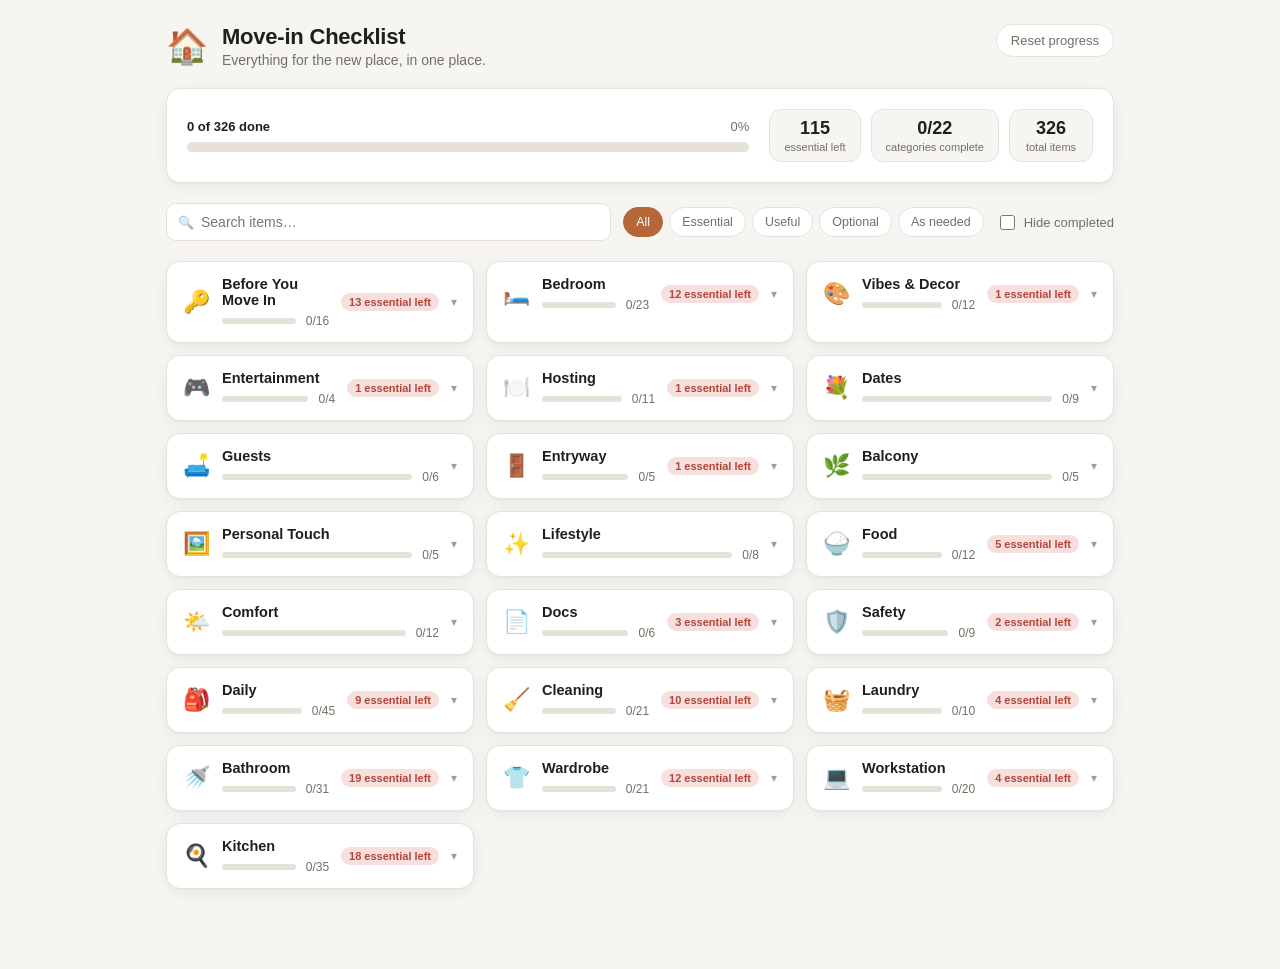
==== index.html @ de919c79 "Add move-in checklist web app Converts the move-in checklist spreadsheet into a browsable static sit" ====
<!DOCTYPE html>
<html lang="en">
<head>
<meta charset="UTF-8" />
<meta name="viewport" content="width=device-width, initial-scale=1.0" />
<title>Move-in Checklist</title>
<link rel="icon" href="data:image/svg+xml,<svg xmlns=%22http://www.w3.org/2000/svg%22 viewBox=%220 0 100 100%22><text y=%22.9em%22 font-size=%2290%22>🏠</text></svg>" />
<link rel="stylesheet" href="css/styles.css" />
</head>
<body>
<div class="app">

  <header class="topbar">
    <div class="topbar-title">
      <span class="topbar-icon">🏠</span>
      <div>
        <h1>Move-in Checklist</h1>
        <p class="subtitle">Everything for the new place, in one place.</p>
      </div>
    </div>
    <button id="resetBtn" class="btn btn-ghost" title="Clear all progress">Reset progress</button>
  </header>

  <section class="summary" id="summary">
    <div class="summary-progress">
      <div class="summary-progress-top">
        <span id="summaryLabel">0 of 0 done</span>
        <span id="summaryPercent">0%</span>
      </div>
      <div class="progress-bar large">
        <div class="progress-bar-fill" id="summaryFill"></div>
      </div>
    </div>
    <div class="summary-stats">
      <div class="stat-pill">
        <span class="stat-value" id="statEssentialLeft">0</span>
        <span class="stat-label">essential left</span>
      </div>
      <div class="stat-pill">
        <span class="stat-value" id="statCategoriesDone">0</span>
        <span class="stat-label">categories complete</span>
      </div>
      <div class="stat-pill">
        <span class="stat-value" id="statTotalItems">0</span>
        <span class="stat-label">total items</span>
      </div>
    </div>
  </section>

  <section class="controls">
    <div class="search-wrap">
      <span class="search-icon">🔍</span>
      <input type="search" id="searchInput" placeholder="Search items…" autocomplete="off" />
    </div>
    <div class="chip-row" id="priorityChips">
      <button class="chip active" data-priority="all">All</button>
      <button class="chip" data-priority="Essential">Essential</button>
      <button class="chip" data-priority="Useful">Useful</button>
      <button class="chip" data-priority="Optional">Optional</button>
      <button class="chip" data-priority="As needed">As needed</button>
    </div>
    <label class="toggle">
      <input type="checkbox" id="hideCompletedToggle" />
      <span>Hide completed</span>
    </label>
  </section>

  <main id="categoryGrid" class="category-grid"></main>

  <p class="empty-state" id="emptyState" hidden>No items match your search.</p>

</div>

<template id="categoryCardTemplate">
  <article class="card" data-category-id="">
    <button class="card-header" type="button">
      <span class="card-icon"></span>
      <div class="card-header-text">
        <h2 class="card-title"></h2>
        <div class="card-progress-row">
          <div class="progress-bar small"><div class="progress-bar-fill"></div></div>
          <span class="card-count"></span>
        </div>
      </div>
      <span class="badge-essential" hidden></span>
      <span class="chevron">▾</span>
    </button>
    <ul class="item-list" hidden></ul>
  </article>
</template>

<template id="itemRowTemplate">
  <li class="item-row">
    <label class="item-label">
      <input type="checkbox" class="item-checkbox" />
      <span class="item-text">
        <span class="item-name"></span>
        <span class="item-notes"></span>
      </span>
    </label>
    <span class="item-qty"></span>
    <span class="item-priority"></span>
  </li>
</template>

<script src="js/app.js"></script>
</body>
</html>
---- css/styles.css ----
:root {
  --bg: #f6f5f2;
  --surface: #ffffff;
  --surface-hover: #fbfaf8;
  --border: #e6e2da;
  --text: #211f1a;
  --text-muted: #746f64;
  --text-faint: #a29c8f;
  --accent: #b5673a;
  --accent-soft: #f1e2d5;
  --success: #4d7c5f;
  --success-soft: #e2ede4;
  --essential: #b5453a;
  --essential-soft: #f6dfdc;
  --useful: #b5893a;
  --useful-soft: #f5ecd8;
  --optional: #5b7a9c;
  --optional-soft: #dfe8f0;
  --asneeded: #7a6f9c;
  --asneeded-soft: #e6e1f0;
  --radius: 14px;
  --shadow: 0 1px 2px rgba(33, 31, 26, 0.04), 0 4px 16px rgba(33, 31, 26, 0.06);
}

@media (prefers-color-scheme: dark) {
  :root:not([data-theme="light"]) {
    --bg: #171613;
    --surface: #211f1b;
    --surface-hover: #27251f;
    --border: #35322a;
    --text: #efece5;
    --text-muted: #a89f8f;
    --text-faint: #756c5e;
    --accent: #e0946a;
    --accent-soft: #3a2a1f;
    --success: #86b99a;
    --success-soft: #22322a;
    --essential: #e08b7f;
    --essential-soft: #3a2320;
    --useful: #e0bb7f;
    --useful-soft: #382f1f;
    --optional: #8fb1d4;
    --optional-soft: #1f2c38;
    --asneeded: #b3a3d4;
    --asneeded-soft: #29233a;
    --shadow: 0 1px 2px rgba(0, 0, 0, 0.2), 0 4px 20px rgba(0, 0, 0, 0.35);
  }
}

:root[data-theme="dark"] {
  --bg: #171613;
  --surface: #211f1b;
  --surface-hover: #27251f;
  --border: #35322a;
  --text: #efece5;
  --text-muted: #a89f8f;
  --text-faint: #756c5e;
  --accent: #e0946a;
  --accent-soft: #3a2a1f;
  --success: #86b99a;
  --success-soft: #22322a;
  --essential: #e08b7f;
  --essential-soft: #3a2320;
  --useful: #e0bb7f;
  --useful-soft: #382f1f;
  --optional: #8fb1d4;
  --optional-soft: #1f2c38;
  --asneeded: #b3a3d4;
  --asneeded-soft: #29233a;
  --shadow: 0 1px 2px rgba(0, 0, 0, 0.2), 0 4px 20px rgba(0, 0, 0, 0.35);
}

* { box-sizing: border-box; }

body {
  margin: 0;
  background: var(--bg);
  color: var(--text);
  font-family: -apple-system, BlinkMacSystemFont, "Segoe UI", Inter, Roboto, Helvetica, Arial, sans-serif;
  -webkit-font-smoothing: antialiased;
}

.app {
  max-width: 980px;
  margin: 0 auto;
  padding: 24px 16px 80px;
}

/* Header */
.topbar {
  display: flex;
  align-items: flex-start;
  justify-content: space-between;
  gap: 16px;
  margin-bottom: 20px;
}
.topbar-title {
  display: flex;
  align-items: center;
  gap: 14px;
}
.topbar-icon { font-size: 34px; line-height: 1; }
.topbar h1 { font-size: 22px; margin: 0; font-weight: 700; letter-spacing: -0.01em; }
.subtitle { margin: 2px 0 0; color: var(--text-muted); font-size: 14px; }

.btn {
  border: 1px solid var(--border);
  background: var(--surface);
  color: var(--text-muted);
  padding: 8px 14px;
  border-radius: 999px;
  font-size: 13px;
  cursor: pointer;
  white-space: nowrap;
  transition: background 0.15s, color 0.15s, border-color 0.15s;
}
.btn:hover { background: var(--surface-hover); color: var(--text); border-color: var(--text-faint); }
.btn-ghost {}

/* Summary */
.summary {
  background: var(--surface);
  border: 1px solid var(--border);
  border-radius: var(--radius);
  box-shadow: var(--shadow);
  padding: 20px;
  margin-bottom: 20px;
  display: flex;
  flex-wrap: wrap;
  gap: 20px;
  align-items: center;
  justify-content: space-between;
}
.summary-progress { flex: 1 1 260px; min-width: 220px; }
.summary-progress-top {
  display: flex;
  justify-content: space-between;
  font-size: 13px;
  color: var(--text-muted);
  margin-bottom: 8px;
}
#summaryLabel { font-weight: 600; color: var(--text); }
#summaryPercent { font-variant-numeric: tabular-nums; }

.summary-stats { display: flex; gap: 10px; flex-wrap: wrap; }
.stat-pill {
  background: var(--bg);
  border: 1px solid var(--border);
  border-radius: 12px;
  padding: 8px 14px;
  text-align: center;
  min-width: 84px;
}
.stat-value { display: block; font-size: 18px; font-weight: 700; }
.stat-label { display: block; font-size: 11px; color: var(--text-muted); margin-top: 2px; }

/* Progress bar */
.progress-bar {
  background: var(--border);
  border-radius: 999px;
  overflow: hidden;
  width: 100%;
}
.progress-bar.large { height: 10px; }
.progress-bar.small { height: 6px; flex: 1; }
.progress-bar-fill {
  height: 100%;
  width: 0%;
  background: linear-gradient(90deg, var(--accent), var(--success));
  border-radius: 999px;
  transition: width 0.3s ease;
}

/* Controls */
.controls {
  display: flex;
  flex-wrap: wrap;
  gap: 12px;
  align-items: center;
  margin-bottom: 20px;
}
.search-wrap {
  position: relative;
  flex: 1 1 220px;
}
.search-icon {
  position: absolute;
  left: 12px;
  top: 50%;
  transform: translateY(-50%);
  font-size: 13px;
  opacity: 0.6;
}
#searchInput {
  width: 100%;
  padding: 10px 12px 10px 34px;
  border-radius: 10px;
  border: 1px solid var(--border);
  background: var(--surface);
  color: var(--text);
  font-size: 14px;
}
#searchInput:focus { outline: 2px solid var(--accent); outline-offset: -1px; }

.chip-row { display: flex; gap: 6px; flex-wrap: wrap; }
.chip {
  border: 1px solid var(--border);
  background: var(--surface);
  color: var(--text-muted);
  padding: 7px 12px;
  border-radius: 999px;
  font-size: 12.5px;
  cursor: pointer;
}
.chip.active { background: var(--accent); border-color: var(--accent); color: #fff; }

.toggle {
  display: flex;
  align-items: center;
  gap: 6px;
  font-size: 13px;
  color: var(--text-muted);
  cursor: pointer;
  white-space: nowrap;
}
.toggle input { accent-color: var(--accent); width: 15px; height: 15px; }

/* Category grid */
.category-grid {
  display: grid;
  grid-template-columns: repeat(auto-fill, minmax(300px, 1fr));
  gap: 12px;
}

.card {
  background: var(--surface);
  border: 1px solid var(--border);
  border-radius: var(--radius);
  box-shadow: var(--shadow);
  overflow: hidden;
}
.card[data-complete="true"] .card-header { opacity: 0.7; }

.card-header {
  width: 100%;
  display: flex;
  align-items: center;
  gap: 12px;
  padding: 14px 16px;
  background: none;
  border: none;
  cursor: pointer;
  text-align: left;
  color: inherit;
  font: inherit;
}
.card-icon { font-size: 22px; line-height: 1; flex-shrink: 0; }
.card-header-text { flex: 1; min-width: 0; }
.card-title { font-size: 14.5px; font-weight: 600; margin: 0 0 6px; }
.card-progress-row { display: flex; align-items: center; gap: 10px; }
.card-count { font-size: 12px; color: var(--text-muted); white-space: nowrap; font-variant-numeric: tabular-nums; }

.badge-essential {
  font-size: 11px;
  font-weight: 600;
  color: var(--essential);
  background: var(--essential-soft);
  padding: 3px 8px;
  border-radius: 999px;
  white-space: nowrap;
  flex-shrink: 0;
}

.chevron {
  color: var(--text-faint);
  font-size: 12px;
  transition: transform 0.2s ease;
  flex-shrink: 0;
}
.card.open .chevron { transform: rotate(180deg); }

.item-list {
  list-style: none;
  margin: 0;
  padding: 0 16px 12px;
  border-top: 1px solid var(--border);
}
.item-list[hidden] { display: none; }

.item-row {
  display: flex;
  align-items: flex-start;
  gap: 10px;
  padding: 10px 0;
  border-bottom: 1px solid var(--border);
}
.item-row:last-child { border-bottom: none; }

.item-label {
  display: flex;
  align-items: flex-start;
  gap: 10px;
  flex: 1;
  min-width: 0;
  cursor: pointer;
}
.item-checkbox {
  margin-top: 2px;
  width: 17px;
  height: 17px;
  accent-color: var(--success);
  flex-shrink: 0;
  cursor: pointer;
}
.item-text { display: flex; flex-direction: column; min-width: 0; }
.item-name { font-size: 13.5px; line-height: 1.4; }
.item-checkbox:checked ~ .item-text .item-name {
  text-decoration: line-through;
  color: var(--text-faint);
}
.item-notes {
  font-size: 12px;
  color: var(--text-muted);
  margin-top: 1px;
}
.item-notes:empty { display: none; }

.item-qty {
  font-size: 12px;
  color: var(--text-muted);
  white-space: nowrap;
  flex-shrink: 0;
  padding-top: 1px;
}
.item-qty:empty { display: none; }

.item-priority {
  font-size: 10.5px;
  font-weight: 600;
  padding: 3px 8px;
  border-radius: 999px;
  white-space: nowrap;
  flex-shrink: 0;
  height: fit-content;
}
.item-priority[data-priority="Essential"] { color: var(--essential); background: var(--essential-soft); }
.item-priority[data-priority="Useful"] { color: var(--useful); background: var(--useful-soft); }
.item-priority[data-priority="Optional"] { color: var(--optional); background: var(--optional-soft); }
.item-priority[data-priority="As needed"] { color: var(--asneeded); background: var(--asneeded-soft); }

.item-row[hidden] { display: none; }

.empty-state {
  text-align: center;
  color: var(--text-muted);
  margin-top: 40px;
  font-size: 14px;
}

@media (max-width: 520px) {
  .topbar { flex-wrap: wrap; }
  .category-grid { grid-template-columns: 1fr; }
  .item-priority { display: none; }
}
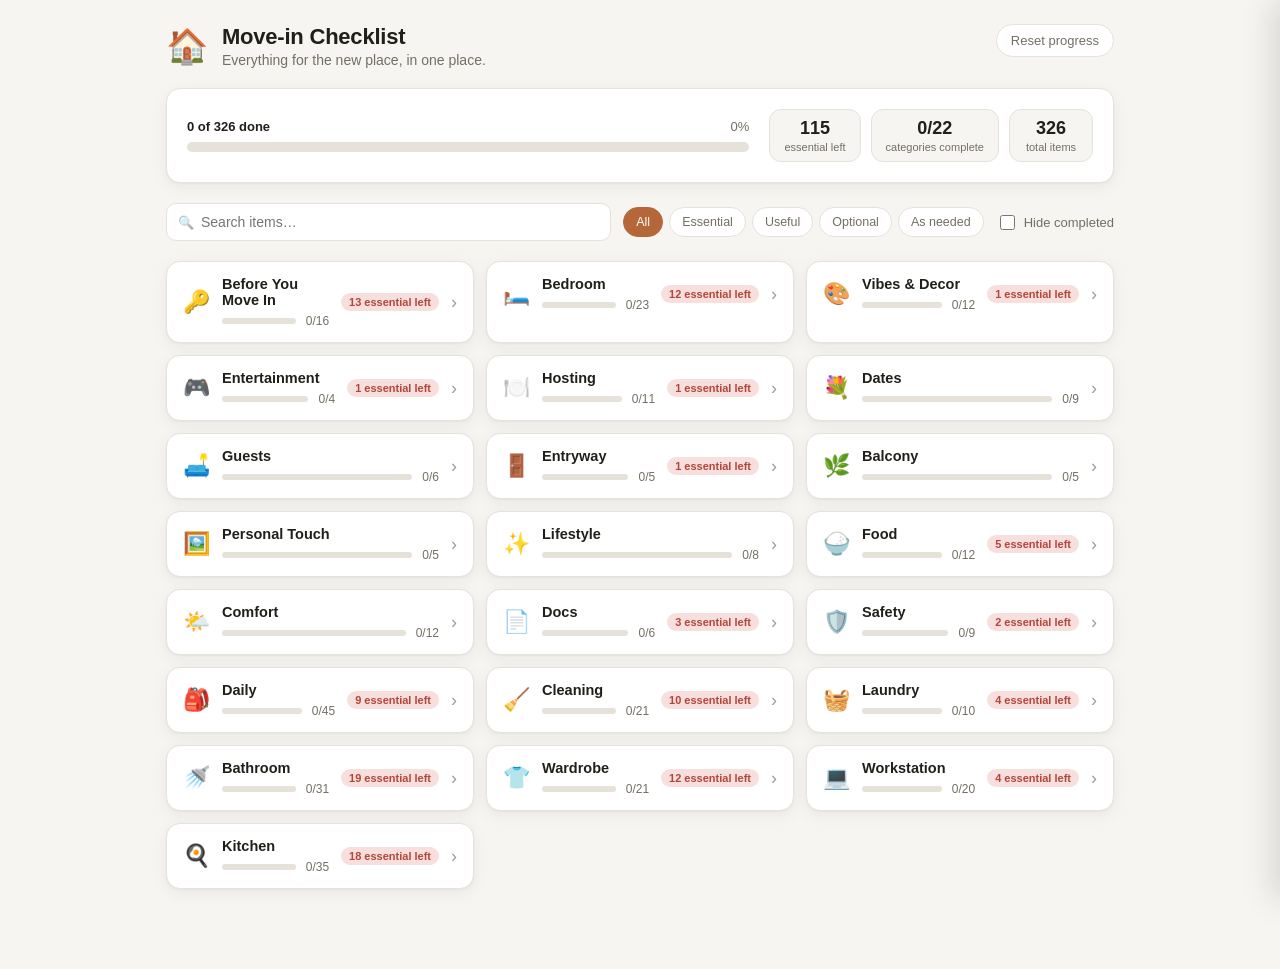
==== commit 2651a3d2: "Replace accordion cards with a slide-in side panel Clicking a category card now opens its checklist " ====
--- a/index.html
+++ b/index.html
@@ -71,6 +71,22 @@
 
 </div>
 
+<div class="panel-overlay" id="panelOverlay"></div>
+<aside class="side-panel" id="sidePanel" aria-hidden="true">
+  <div class="side-panel-header">
+    <span class="side-panel-icon" id="panelIcon"></span>
+    <div class="side-panel-header-text">
+      <h2 id="panelTitle"></h2>
+      <div class="card-progress-row">
+        <div class="progress-bar small"><div class="progress-bar-fill" id="panelFill"></div></div>
+        <span class="card-count" id="panelCount"></span>
+      </div>
+    </div>
+    <button class="btn-close" id="panelClose" type="button" aria-label="Close">✕</button>
+  </div>
+  <ul class="item-list" id="panelItemList"></ul>
+</aside>
+
 <template id="categoryCardTemplate">
   <article class="card" data-category-id="">
     <button class="card-header" type="button">
@@ -83,9 +99,8 @@
         </div>
       </div>
       <span class="badge-essential" hidden></span>
-      <span class="chevron">▾</span>
+      <span class="chevron">›</span>
     </button>
-    <ul class="item-list" hidden></ul>
   </article>
 </template>
 
--- a/css/styles.css
+++ b/css/styles.css
@@ -22,31 +22,6 @@
   --shadow: 0 1px 2px rgba(33, 31, 26, 0.04), 0 4px 16px rgba(33, 31, 26, 0.06);
 }
 
-@media (prefers-color-scheme: dark) {
-  :root:not([data-theme="light"]) {
-    --bg: #171613;
-    --surface: #211f1b;
-    --surface-hover: #27251f;
-    --border: #35322a;
-    --text: #efece5;
-    --text-muted: #a89f8f;
-    --text-faint: #756c5e;
-    --accent: #e0946a;
-    --accent-soft: #3a2a1f;
-    --success: #86b99a;
-    --success-soft: #22322a;
-    --essential: #e08b7f;
-    --essential-soft: #3a2320;
-    --useful: #e0bb7f;
-    --useful-soft: #382f1f;
-    --optional: #8fb1d4;
-    --optional-soft: #1f2c38;
-    --asneeded: #b3a3d4;
-    --asneeded-soft: #29233a;
-    --shadow: 0 1px 2px rgba(0, 0, 0, 0.2), 0 4px 20px rgba(0, 0, 0, 0.35);
-  }
-}
-
 :root[data-theme="dark"] {
   --bg: #171613;
   --surface: #211f1b;
@@ -240,6 +215,10 @@
   overflow: hidden;
 }
 .card[data-complete="true"] .card-header { opacity: 0.7; }
+.card.active {
+  border-color: var(--accent);
+  box-shadow: 0 0 0 2px var(--accent-soft), var(--shadow);
+}
 
 .card-header {
   width: 100%;
@@ -273,19 +252,18 @@
 
 .chevron {
   color: var(--text-faint);
-  font-size: 12px;
-  transition: transform 0.2s ease;
-  flex-shrink: 0;
-}
-.card.open .chevron { transform: rotate(180deg); }
+  font-size: 18px;
+  line-height: 1;
+  transition: transform 0.2s ease, color 0.2s ease;
+  flex-shrink: 0;
+}
+.card.active .chevron { transform: translateX(2px); color: var(--accent); }
 
 .item-list {
   list-style: none;
   margin: 0;
-  padding: 0 16px 12px;
-  border-top: 1px solid var(--border);
-}
-.item-list[hidden] { display: none; }
+  padding: 0;
+}
 
 .item-row {
   display: flex;
@@ -357,8 +335,74 @@
   font-size: 14px;
 }
 
+/* Side panel */
+.panel-overlay {
+  position: fixed;
+  inset: 0;
+  background: rgba(20, 18, 14, 0.4);
+  opacity: 0;
+  pointer-events: none;
+  transition: opacity 0.25s ease;
+  z-index: 40;
+}
+.panel-overlay.visible {
+  opacity: 1;
+  pointer-events: auto;
+}
+
+.side-panel {
+  position: fixed;
+  top: 0;
+  right: 0;
+  bottom: 0;
+  width: min(440px, 100vw);
+  background: var(--surface);
+  border-left: 1px solid var(--border);
+  box-shadow: -8px 0 30px rgba(0, 0, 0, 0.12);
+  display: flex;
+  flex-direction: column;
+  transform: translateX(100%);
+  transition: transform 0.25s ease;
+  z-index: 50;
+}
+.side-panel.open { transform: translateX(0); }
+
+.side-panel-header {
+  display: flex;
+  align-items: flex-start;
+  gap: 12px;
+  padding: 20px;
+  border-bottom: 1px solid var(--border);
+  flex-shrink: 0;
+}
+.side-panel-icon { font-size: 26px; line-height: 1.1; flex-shrink: 0; }
+.side-panel-header-text { flex: 1; min-width: 0; }
+.side-panel-header-text h2 { font-size: 17px; margin: 0 0 8px; font-weight: 700; }
+
+.btn-close {
+  border: 1px solid var(--border);
+  background: var(--bg);
+  color: var(--text-muted);
+  width: 30px;
+  height: 30px;
+  border-radius: 50%;
+  cursor: pointer;
+  flex-shrink: 0;
+  font-size: 14px;
+  line-height: 1;
+}
+.btn-close:hover { background: var(--surface-hover); color: var(--text); }
+
+.side-panel .item-list {
+  flex: 1;
+  overflow-y: auto;
+  padding: 4px 20px 20px;
+}
+.side-panel .item-row { padding: 12px 0; }
+
 @media (max-width: 520px) {
   .topbar { flex-wrap: wrap; }
   .category-grid { grid-template-columns: 1fr; }
   .item-priority { display: none; }
-}
+  .side-panel { width: 100vw; }
+}
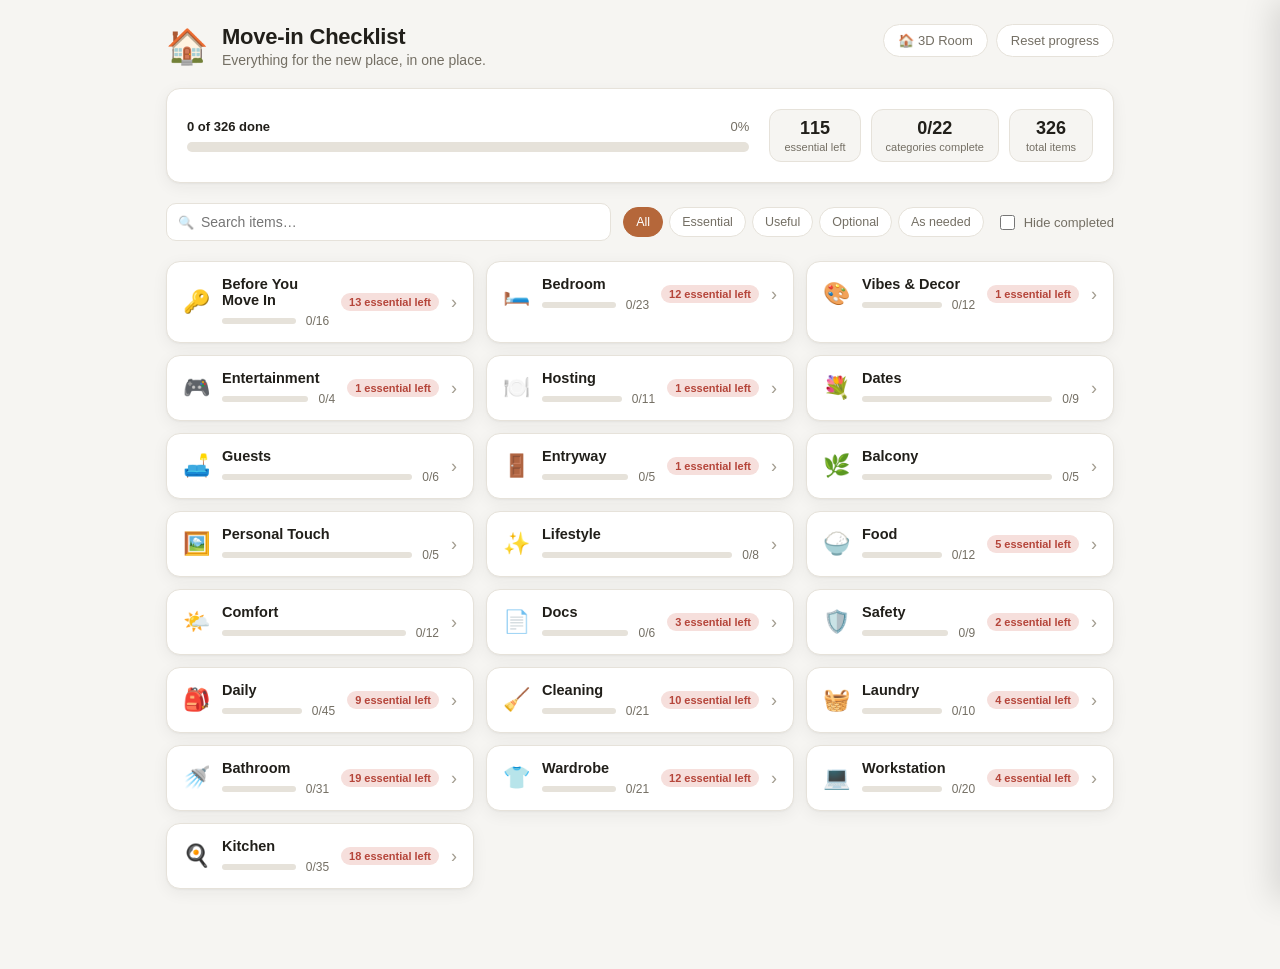
==== commit b656310b: "Add a 3D dollhouse room view built from the move-in blueprint New room.html: a Three.js + GSAP low-p" ====
--- a/index.html
+++ b/index.html
@@ -18,7 +18,10 @@
         <p class="subtitle">Everything for the new place, in one place.</p>
       </div>
     </div>
-    <button id="resetBtn" class="btn btn-ghost" title="Clear all progress">Reset progress</button>
+    <div class="topbar-actions">
+      <a href="room.html" class="btn btn-ghost">🏠 3D Room</a>
+      <button id="resetBtn" class="btn btn-ghost" title="Clear all progress">Reset progress</button>
+    </div>
   </header>
 
   <section class="summary" id="summary">
--- a/css/styles.css
+++ b/css/styles.css
@@ -91,6 +91,8 @@
 }
 .btn:hover { background: var(--surface-hover); color: var(--text); border-color: var(--text-faint); }
 .btn-ghost {}
+.topbar-actions { display: flex; align-items: center; gap: 8px; flex-shrink: 0; }
+a.btn { text-decoration: none; display: inline-flex; align-items: center; }
 
 /* Summary */
 .summary {
